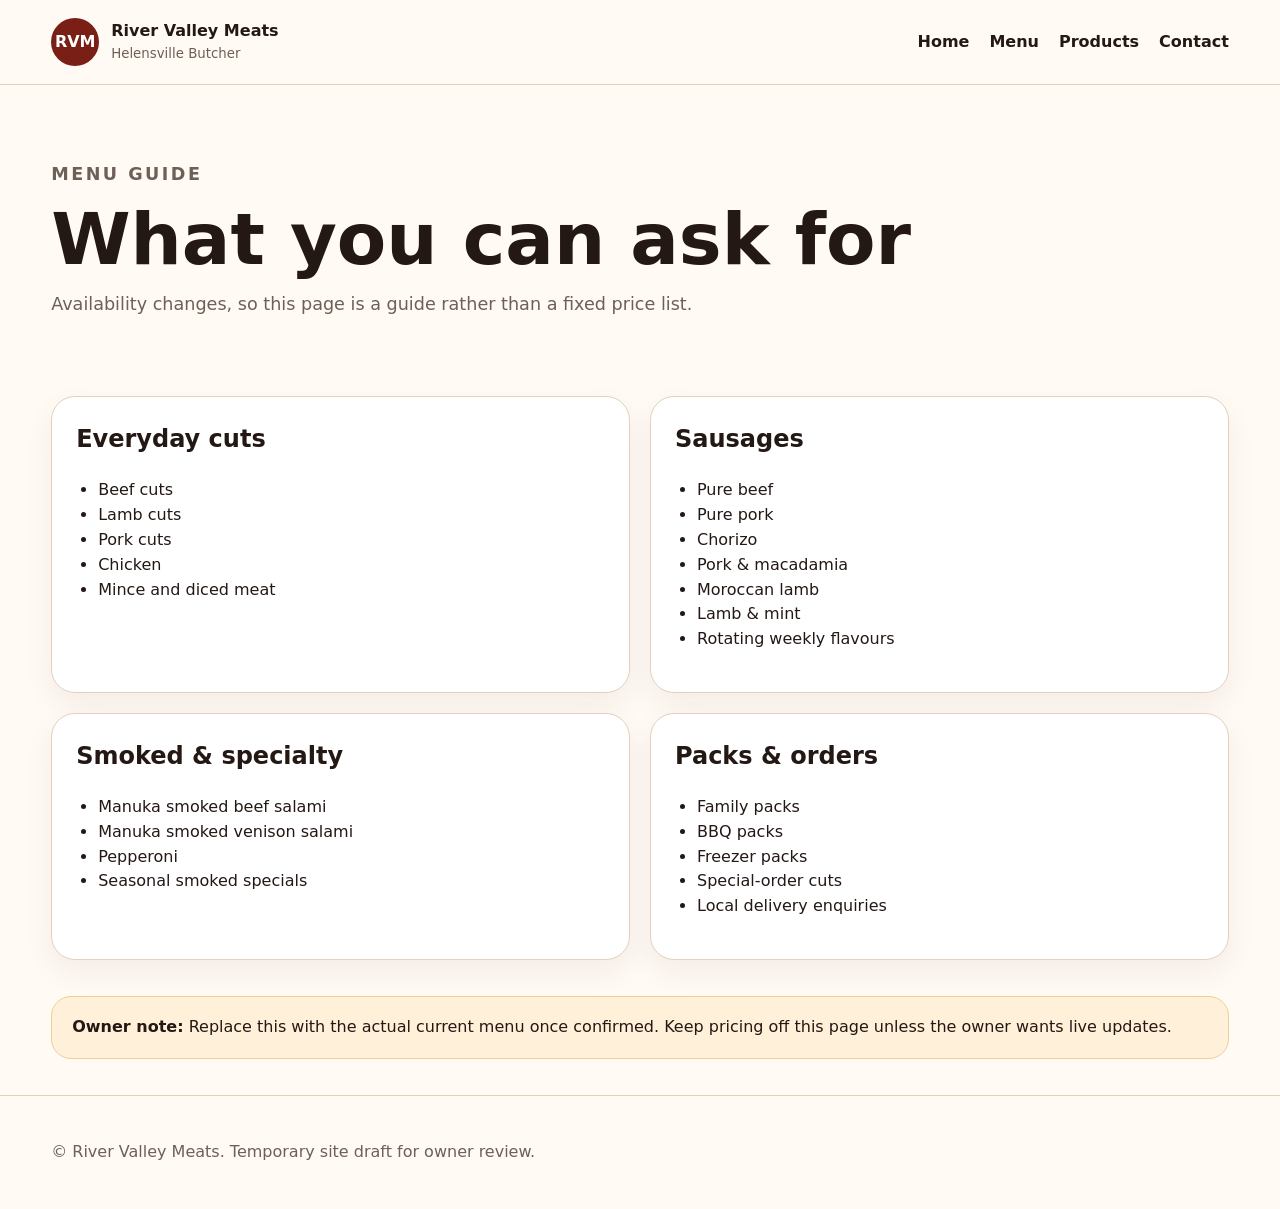
==== menu.html @ f31d67fb "first commit" ====
<!doctype html>
<html lang="en-NZ">
<head>
  <meta charset="utf-8" />
  <meta name="viewport" content="width=device-width, initial-scale=1" />
  <title>Menu Guide | River Valley Meats</title>
  <link rel="stylesheet" href="styles.css" />
</head>
<body>
<header class="site-header"><a class="brand" href="index.html"><span class="brand-mark">RVM</span><span><strong>River Valley Meats</strong><small>Helensville Butcher</small></span></a><nav><a href="index.html">Home</a><a href="menu.html">Menu</a><a href="products.html">Products</a><a href="index.html#contact">Contact</a></nav></header>
<main>
<section class="page-head"><p class="eyebrow">Menu guide</p><h1>What you can ask for</h1><p>Availability changes, so this page is a guide rather than a fixed price list.</p></section>
<section class="grid two">
  <article class="card"><h2>Everyday cuts</h2><ul><li>Beef cuts</li><li>Lamb cuts</li><li>Pork cuts</li><li>Chicken</li><li>Mince and diced meat</li></ul></article>
  <article class="card"><h2>Sausages</h2><ul><li>Pure beef</li><li>Pure pork</li><li>Chorizo</li><li>Pork & macadamia</li><li>Moroccan lamb</li><li>Lamb & mint</li><li>Rotating weekly flavours</li></ul></article>
  <article class="card"><h2>Smoked & specialty</h2><ul><li>Manuka smoked beef salami</li><li>Manuka smoked venison salami</li><li>Pepperoni</li><li>Seasonal smoked specials</li></ul></article>
  <article class="card"><h2>Packs & orders</h2><ul><li>Family packs</li><li>BBQ packs</li><li>Freezer packs</li><li>Special-order cuts</li><li>Local delivery enquiries</li></ul></article>
</section>
<section class="notice"><strong>Owner note:</strong> Replace this with the actual current menu once confirmed. Keep pricing off this page unless the owner wants live updates.</section>
</main>
<footer><p>© River Valley Meats. Temporary site draft for owner review.</p></footer>
</body>
</html>
---- styles.css ----
:root{--ink:#241814;--muted:#6e5f57;--paper:#fffaf4;--cream:#f2e5d4;--brand:#7a1f16;--brand-dark:#4f130e;--line:#e3d1be}*{box-sizing:border-box}body{margin:0;font-family:Inter,system-ui,-apple-system,Segoe UI,sans-serif;background:var(--paper);color:var(--ink);line-height:1.55}.site-header{display:flex;justify-content:space-between;align-items:center;padding:18px clamp(18px,4vw,54px);border-bottom:1px solid var(--line);background:rgba(255,250,244,.94);position:sticky;top:0;z-index:10}.brand{display:flex;gap:12px;align-items:center;color:inherit;text-decoration:none}.brand small{display:block;color:var(--muted)}.brand-mark{display:grid;place-items:center;width:48px;height:48px;border-radius:50%;background:var(--brand);color:white;font-weight:800}nav{display:flex;gap:20px;flex-wrap:wrap}nav a{color:var(--ink);text-decoration:none;font-weight:650}main{padding:0 clamp(18px,4vw,54px)}.hero{display:grid;grid-template-columns:1.1fr .9fr;gap:42px;align-items:center;padding:70px 0}.hero h1,.page-head h1{font-size:clamp(38px,7vw,72px);line-height:.95;margin:12px 0}.hero p,.page-head p{font-size:1.1rem;color:var(--muted);max-width:720px}.eyebrow{letter-spacing:.14em;text-transform:uppercase;color:var(--brand);font-weight:800;font-size:.78rem}.actions{display:flex;gap:12px;flex-wrap:wrap;margin-top:26px}.button{display:inline-flex;align-items:center;justify-content:center;padding:13px 18px;border-radius:999px;background:var(--brand);color:white;text-decoration:none;font-weight:800;border:0;cursor:pointer}.button.secondary{background:transparent;color:var(--brand);box-shadow:inset 0 0 0 2px var(--brand)}.hero-card,.image-placeholder{min-height:360px;border-radius:28px;background:linear-gradient(135deg,#3a241d,#8e3326 45%,#d8b48d);display:grid;place-items:center;color:white;text-align:center;font-weight:800;padding:22px;box-shadow:0 25px 60px rgba(79,19,14,.18)}.image-placeholder.small{min-height:260px}.notice{background:#fff1d9;border:1px solid #edcf99;border-radius:20px;padding:18px 20px;margin:10px 0 36px}.grid{display:grid;gap:20px;margin:36px 0}.grid.three{grid-template-columns:repeat(3,1fr)}.grid.two{grid-template-columns:repeat(2,1fr)}.card,.info-box,.contact-form{background:#fff;border:1px solid var(--line);border-radius:24px;padding:24px;box-shadow:0 12px 30px rgba(79,19,14,.06)}.card h2,.split h2{margin-top:0}.split{display:grid;grid-template-columns:1fr .8fr;gap:28px;align-items:center;margin:56px 0}.split.reverse{grid-template-columns:.8fr 1fr}.split.reverse div:first-child{order:2}.page-head{padding:58px 0 24px}.contact-section{display:grid;grid-template-columns:.8fr 1.2fr;gap:26px;margin:64px 0;padding:34px;border-radius:30px;background:var(--cream)}label{display:block;font-weight:700;margin-bottom:14px}input,textarea{width:100%;margin-top:6px;padding:12px;border:1px solid var(--line);border-radius:12px;font:inherit}footer{padding:28px clamp(18px,4vw,54px);border-top:1px solid var(--line);color:var(--muted)}ul{padding-left:22px}@media(max-width:800px){.site-header,.hero,.split,.contact-section{display:block}nav{margin-top:14px}.hero{padding:38px 0}.grid.three,.grid.two{grid-template-columns:1fr}.hero-card{margin-top:28px}.split.reverse div:first-child{order:initial}}
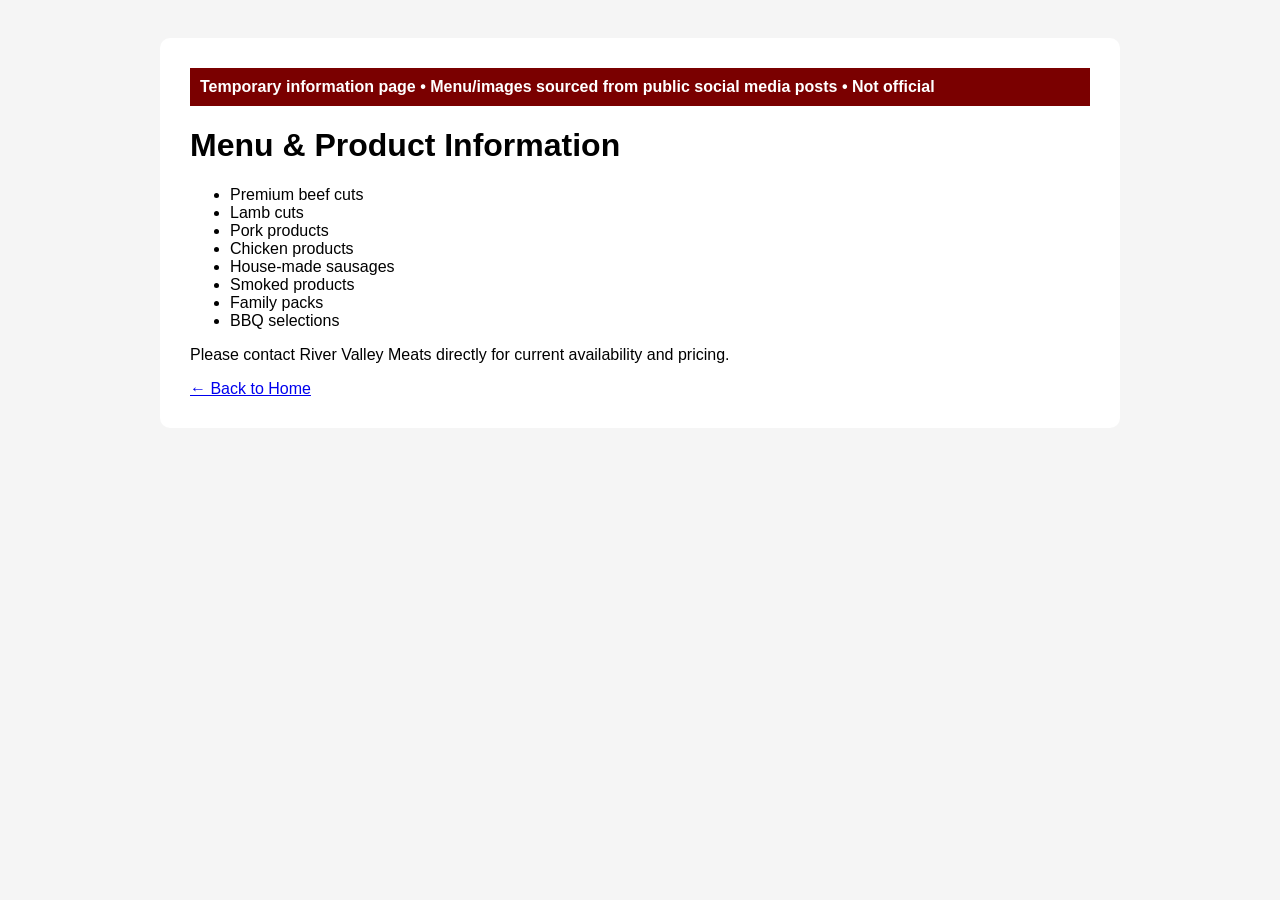
==== commit cf11ea57: "update1" ====
--- a/menu.html
+++ b/menu.html
@@ -1,23 +1,36 @@
-<!doctype html>
-<html lang="en-NZ">
+
+<!DOCTYPE html>
+<html lang="en">
 <head>
-  <meta charset="utf-8" />
-  <meta name="viewport" content="width=device-width, initial-scale=1" />
-  <title>Menu Guide | River Valley Meats</title>
-  <link rel="stylesheet" href="styles.css" />
+<meta charset="UTF-8">
+<title>Menu Information</title>
+<style>
+body{font-family:Arial;padding:30px;background:#f5f5f5;}
+.card{max-width:900px;margin:auto;background:white;padding:30px;border-radius:10px;}
+.banner{background:#7a0000;color:white;padding:10px;margin-bottom:20px;font-weight:bold;}
+</style>
 </head>
 <body>
-<header class="site-header"><a class="brand" href="index.html"><span class="brand-mark">RVM</span><span><strong>River Valley Meats</strong><small>Helensville Butcher</small></span></a><nav><a href="index.html">Home</a><a href="menu.html">Menu</a><a href="products.html">Products</a><a href="index.html#contact">Contact</a></nav></header>
-<main>
-<section class="page-head"><p class="eyebrow">Menu guide</p><h1>What you can ask for</h1><p>Availability changes, so this page is a guide rather than a fixed price list.</p></section>
-<section class="grid two">
-  <article class="card"><h2>Everyday cuts</h2><ul><li>Beef cuts</li><li>Lamb cuts</li><li>Pork cuts</li><li>Chicken</li><li>Mince and diced meat</li></ul></article>
-  <article class="card"><h2>Sausages</h2><ul><li>Pure beef</li><li>Pure pork</li><li>Chorizo</li><li>Pork & macadamia</li><li>Moroccan lamb</li><li>Lamb & mint</li><li>Rotating weekly flavours</li></ul></article>
-  <article class="card"><h2>Smoked & specialty</h2><ul><li>Manuka smoked beef salami</li><li>Manuka smoked venison salami</li><li>Pepperoni</li><li>Seasonal smoked specials</li></ul></article>
-  <article class="card"><h2>Packs & orders</h2><ul><li>Family packs</li><li>BBQ packs</li><li>Freezer packs</li><li>Special-order cuts</li><li>Local delivery enquiries</li></ul></article>
-</section>
-<section class="notice"><strong>Owner note:</strong> Replace this with the actual current menu once confirmed. Keep pricing off this page unless the owner wants live updates.</section>
-</main>
-<footer><p>© River Valley Meats. Temporary site draft for owner review.</p></footer>
+<div class="card">
+<div class="banner">Temporary information page • Menu/images sourced from public social media posts • Not official</div>
+
+<h1>Menu & Product Information</h1>
+
+<ul>
+<li>Premium beef cuts</li>
+<li>Lamb cuts</li>
+<li>Pork products</li>
+<li>Chicken products</li>
+<li>House-made sausages</li>
+<li>Smoked products</li>
+<li>Family packs</li>
+<li>BBQ selections</li>
+</ul>
+
+<p>Please contact River Valley Meats directly for current availability and pricing.</p>
+
+<a href="index.html">← Back to Home</a>
+
+</div>
 </body>
 </html>
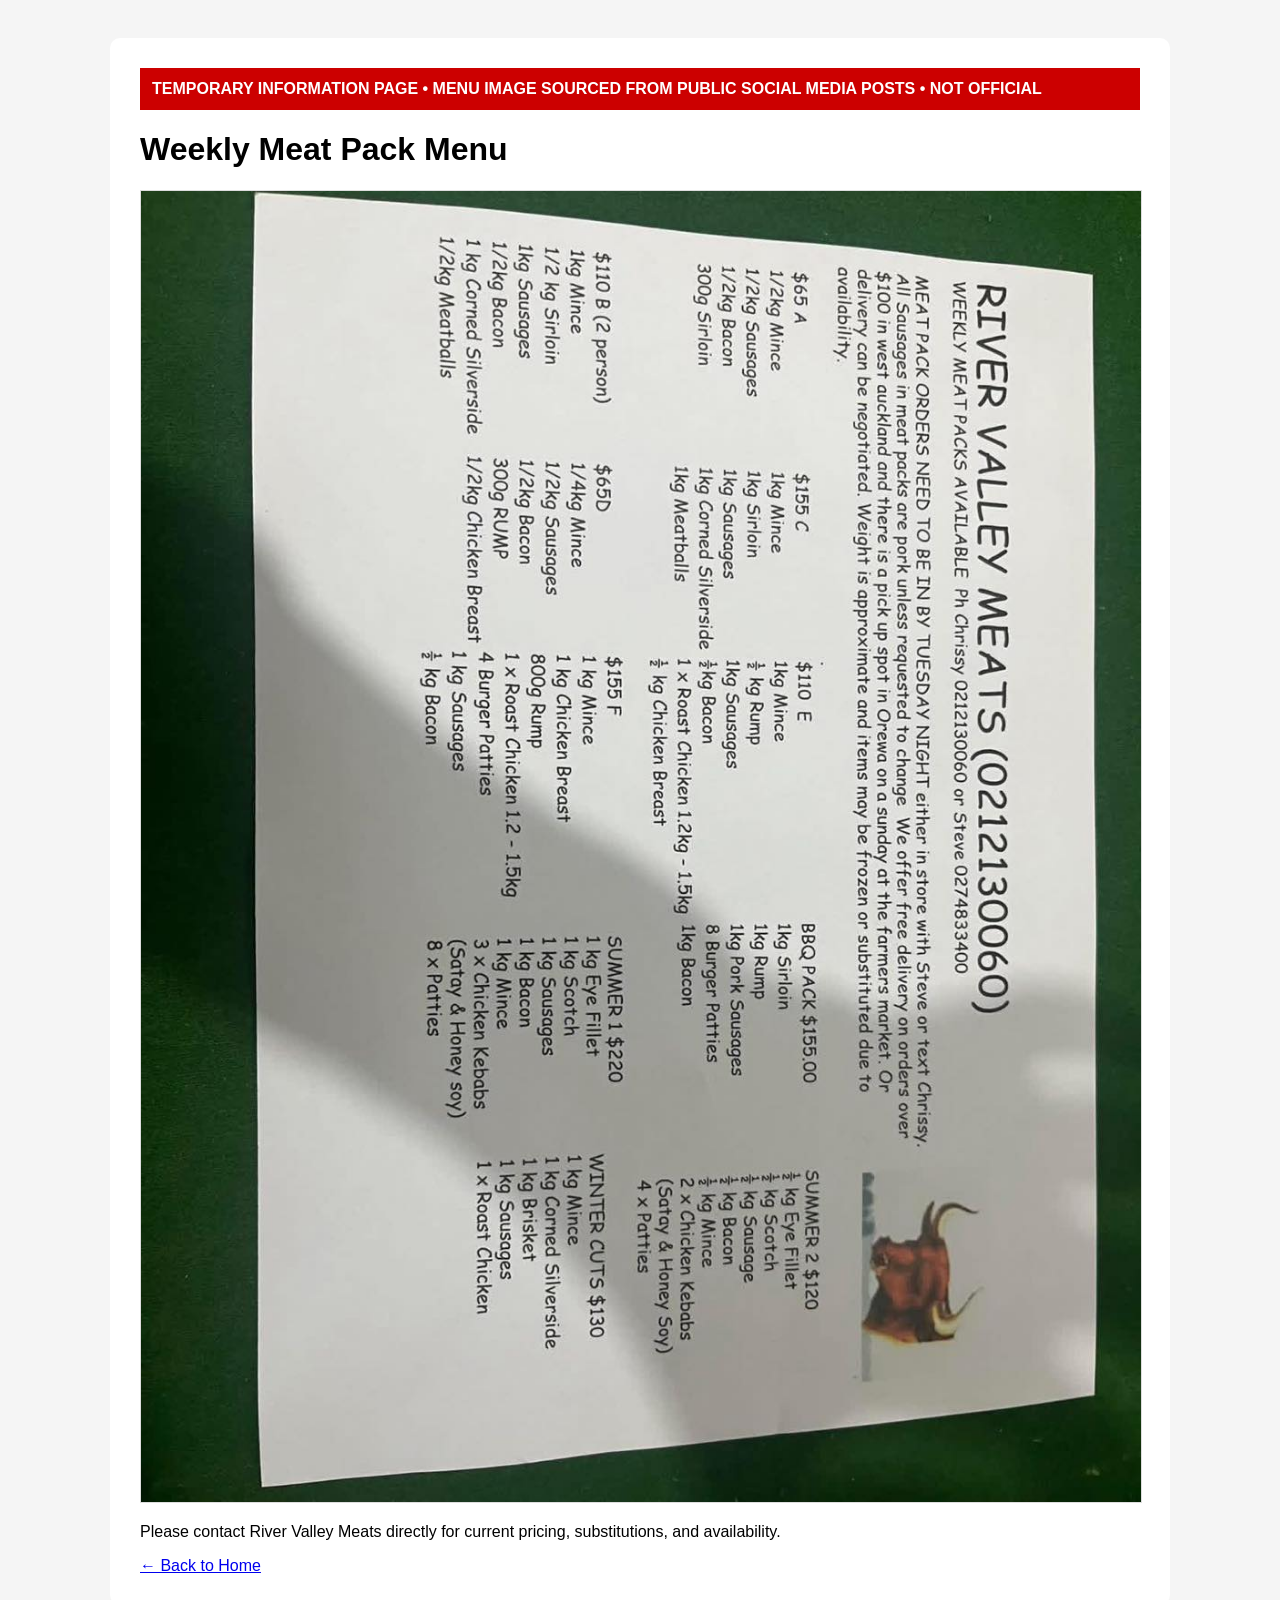
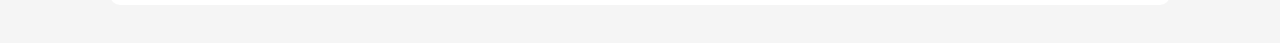
==== commit ec12ca52: "Wire contact form to Supabase Edge Function" ====
--- a/menu.html
+++ b/menu.html
@@ -3,34 +3,39 @@
 <html lang="en">
 <head>
 <meta charset="UTF-8">
-<title>Menu Information</title>
+<title>Weekly Meat Pack Menu</title>
 <style>
 body{font-family:Arial;padding:30px;background:#f5f5f5;}
-.card{max-width:900px;margin:auto;background:white;padding:30px;border-radius:10px;}
-.banner{background:#7a0000;color:white;padding:10px;margin-bottom:20px;font-weight:bold;}
+.card{max-width:1000px;margin:auto;background:white;padding:30px;border-radius:10px;}
+.banner{
+background:#cc0000;
+color:white;
+padding:12px;
+margin-bottom:20px;
+font-weight:bold;
+}
+img{width:100%;border:1px solid #ddd;}
 </style>
 </head>
 <body>
+
 <div class="card">
-<div class="banner">Temporary information page • Menu/images sourced from public social media posts • Not official</div>
 
-<h1>Menu & Product Information</h1>
+<div class="banner">
+TEMPORARY INFORMATION PAGE • MENU IMAGE SOURCED FROM PUBLIC SOCIAL MEDIA POSTS • NOT OFFICIAL
+</div>
 
-<ul>
-<li>Premium beef cuts</li>
-<li>Lamb cuts</li>
-<li>Pork products</li>
-<li>Chicken products</li>
-<li>House-made sausages</li>
-<li>Smoked products</li>
-<li>Family packs</li>
-<li>BBQ selections</li>
-</ul>
+<h1>Weekly Meat Pack Menu</h1>
 
-<p>Please contact River Valley Meats directly for current availability and pricing.</p>
+<img src="menu-pack-prices.png" alt="Weekly Meat Pack Menu">
+
+<p>
+Please contact River Valley Meats directly for current pricing, substitutions, and availability.
+</p>
 
 <a href="index.html">← Back to Home</a>
 
 </div>
+
 </body>
 </html>
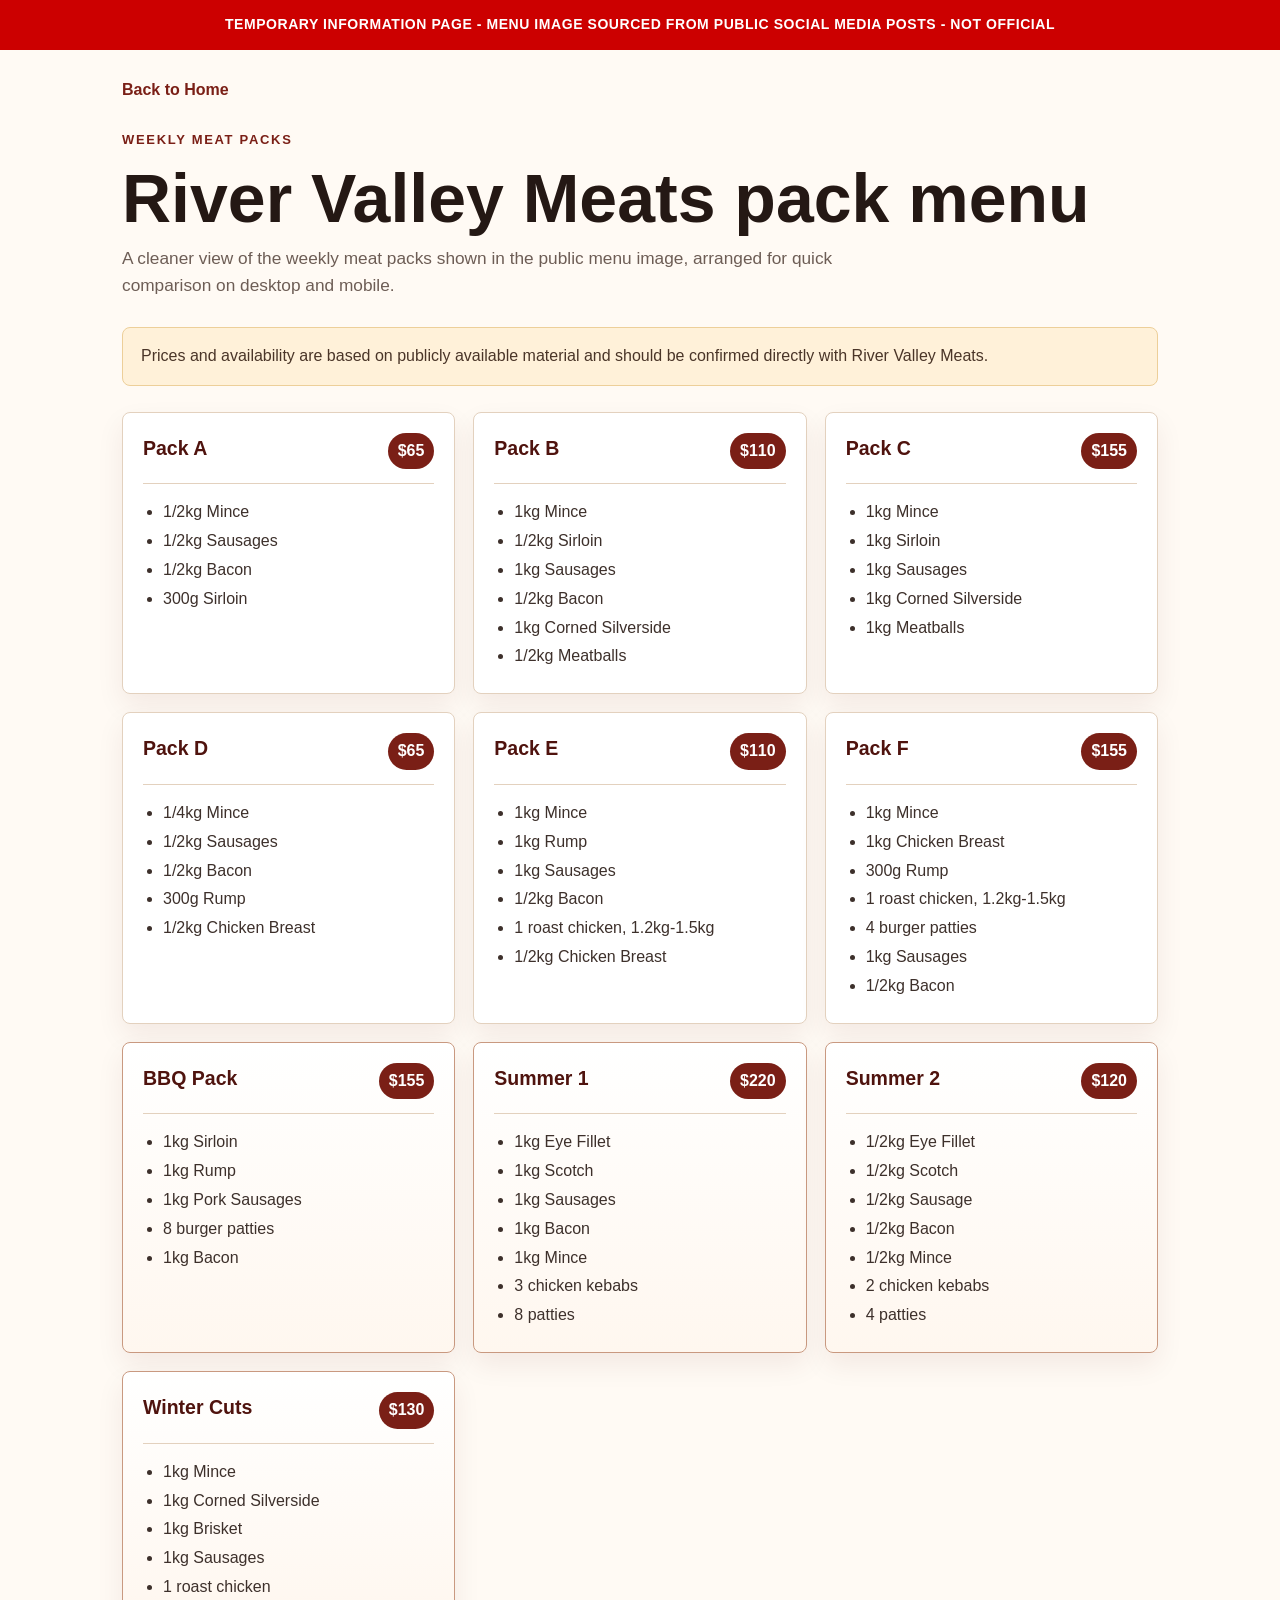
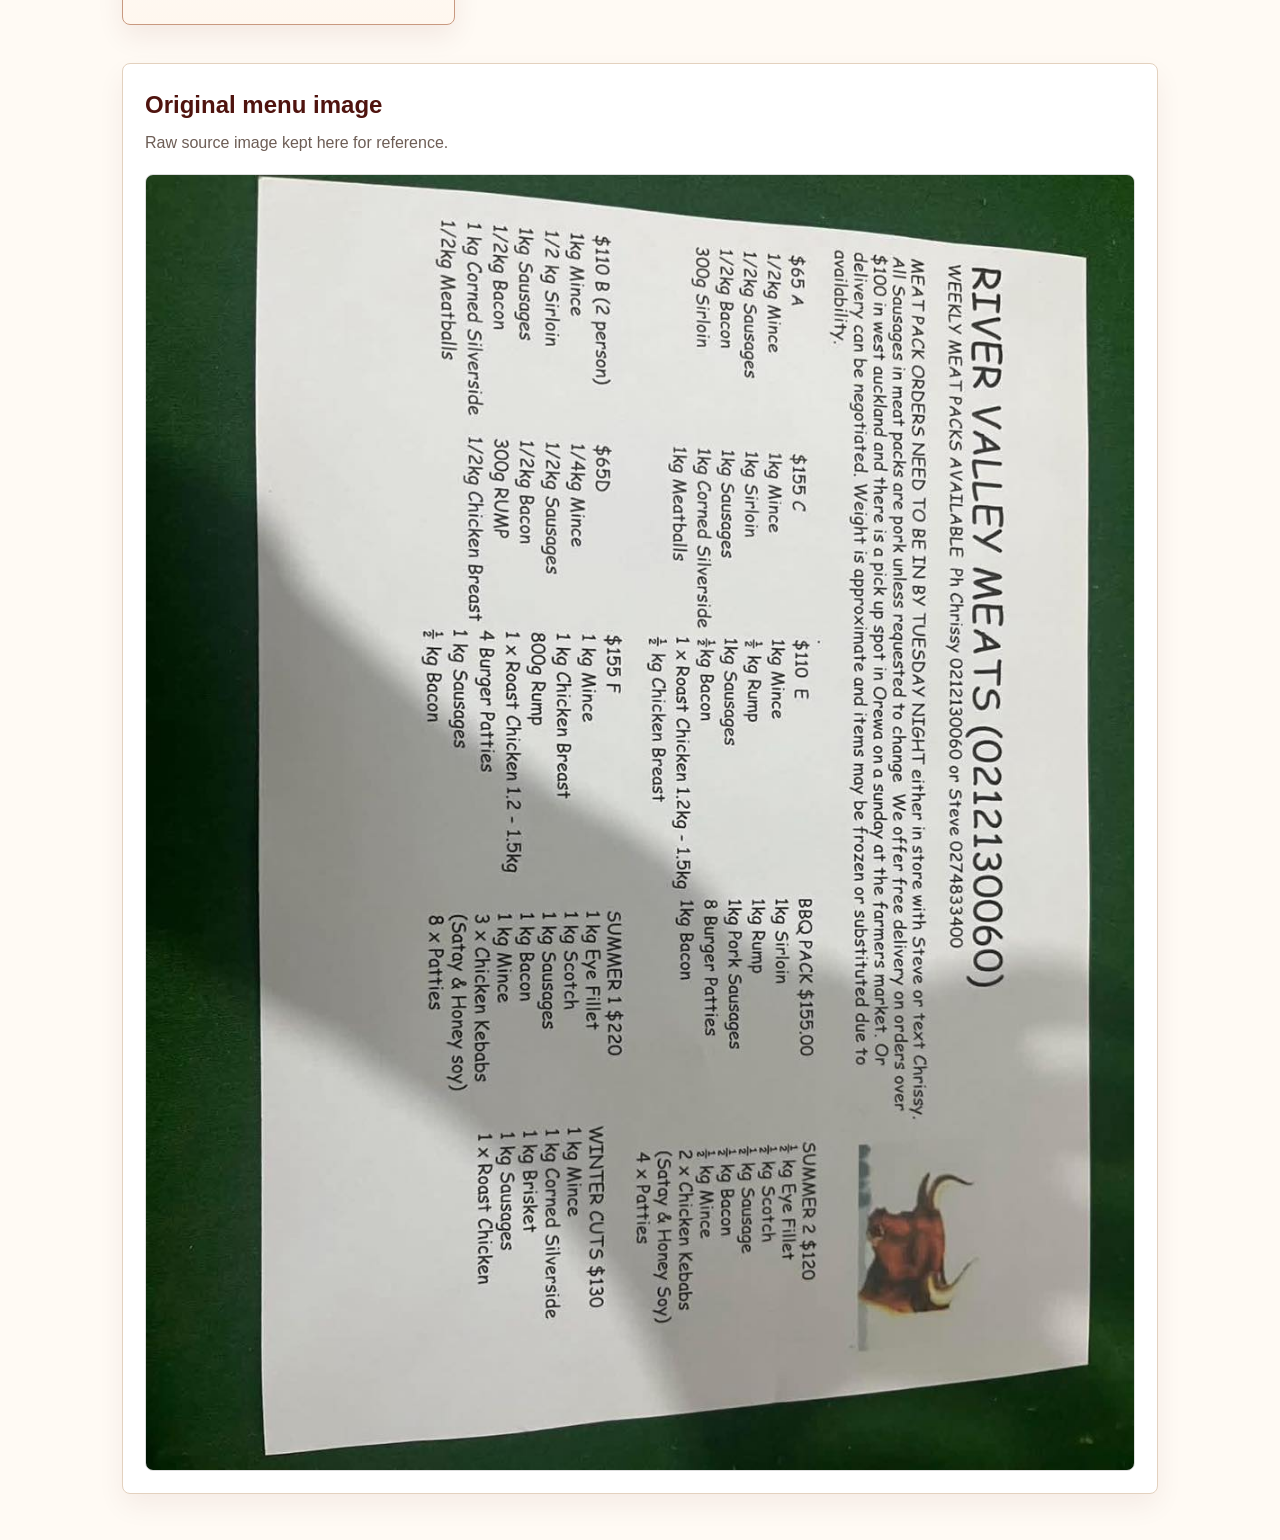
==== commit a31f991f: "Improve menu page layout" ====
--- a/menu.html
+++ b/menu.html
@@ -1,41 +1,339 @@
-
 <!DOCTYPE html>
 <html lang="en">
 <head>
 <meta charset="UTF-8">
-<title>Weekly Meat Pack Menu</title>
+<meta name="viewport" content="width=device-width, initial-scale=1.0">
+<title>Weekly Meat Packs | River Valley Meats</title>
 <style>
-body{font-family:Arial;padding:30px;background:#f5f5f5;}
-.card{max-width:1000px;margin:auto;background:white;padding:30px;border-radius:10px;}
+:root{
+  --ink:#241814;
+  --muted:#6d5d55;
+  --paper:#fffaf4;
+  --cream:#f2e5d4;
+  --brand:#7a1f16;
+  --brand-dark:#4f130e;
+  --line:#e3d1be;
+}
+*{box-sizing:border-box}
+body{
+  margin:0;
+  font-family:Arial,Helvetica,sans-serif;
+  background:var(--paper);
+  color:var(--ink);
+  line-height:1.55;
+}
 .banner{
-background:#cc0000;
-color:white;
-padding:12px;
-margin-bottom:20px;
-font-weight:bold;
-}
-img{width:100%;border:1px solid #ddd;}
+  background:#cc0000;
+  color:white;
+  padding:14px 18px;
+  text-align:center;
+  font-size:14px;
+  font-weight:bold;
+  letter-spacing:.04em;
+}
+.page{
+  width:min(1120px,100%);
+  margin:0 auto;
+  padding:28px clamp(16px,4vw,42px) 46px;
+}
+.back-link{
+  display:inline-flex;
+  align-items:center;
+  gap:8px;
+  color:var(--brand);
+  font-weight:800;
+  text-decoration:none;
+  margin-bottom:28px;
+}
+.hero{
+  display:grid;
+  gap:14px;
+  margin-bottom:28px;
+}
+.eyebrow{
+  color:var(--brand);
+  font-size:13px;
+  font-weight:800;
+  letter-spacing:.13em;
+  text-transform:uppercase;
+}
+h1{
+  margin:0;
+  font-size:clamp(34px,7vw,68px);
+  line-height:.98;
+}
+.intro{
+  max-width:760px;
+  margin:0;
+  color:var(--muted);
+  font-size:1.08rem;
+}
+.notice{
+  background:#fff1d9;
+  border:1px solid #edcf99;
+  border-radius:8px;
+  padding:16px 18px;
+  margin:26px 0;
+  color:#4a3528;
+}
+.packs-grid{
+  display:grid;
+  grid-template-columns:repeat(3,minmax(0,1fr));
+  gap:18px;
+}
+.pack-card{
+  display:flex;
+  flex-direction:column;
+  min-height:100%;
+  background:white;
+  border:1px solid var(--line);
+  border-radius:8px;
+  padding:20px;
+  box-shadow:0 12px 28px rgba(79,19,14,.07);
+}
+.pack-card.featured{
+  border-color:#c99980;
+  background:linear-gradient(180deg,#fff,#fff7ef);
+}
+.pack-head{
+  display:flex;
+  justify-content:space-between;
+  gap:14px;
+  align-items:flex-start;
+  padding-bottom:14px;
+  margin-bottom:12px;
+  border-bottom:1px solid var(--line);
+}
+.pack-name{
+  margin:0;
+  font-size:1.22rem;
+  color:var(--brand-dark);
+}
+.pack-price{
+  flex:0 0 auto;
+  border-radius:999px;
+  background:var(--brand);
+  color:white;
+  font-weight:800;
+  padding:6px 10px;
+}
+.pack-card ul{
+  margin:0;
+  padding-left:20px;
+  color:#3d302b;
+}
+.pack-card li{margin:4px 0}
+.image-section{
+  margin-top:38px;
+  background:white;
+  border:1px solid var(--line);
+  border-radius:8px;
+  padding:22px;
+  box-shadow:0 12px 28px rgba(79,19,14,.06);
+}
+.image-section h2{
+  margin:0 0 8px;
+  color:var(--brand-dark);
+}
+.image-section p{
+  margin:0 0 18px;
+  color:var(--muted);
+}
+.menu-image{
+  display:block;
+  width:100%;
+  height:auto;
+  border:1px solid #ddd;
+  border-radius:8px;
+}
+@media(max-width:900px){
+  .packs-grid{grid-template-columns:repeat(2,minmax(0,1fr))}
+}
+@media(max-width:620px){
+  .page{padding-top:22px}
+  .banner{font-size:12px}
+  .packs-grid{grid-template-columns:1fr}
+  .pack-head{align-items:center}
+  .image-section{padding:16px}
+}
 </style>
 </head>
 <body>
 
-<div class="card">
-
 <div class="banner">
-TEMPORARY INFORMATION PAGE • MENU IMAGE SOURCED FROM PUBLIC SOCIAL MEDIA POSTS • NOT OFFICIAL
+TEMPORARY INFORMATION PAGE - MENU IMAGE SOURCED FROM PUBLIC SOCIAL MEDIA POSTS - NOT OFFICIAL
 </div>
 
-<h1>Weekly Meat Pack Menu</h1>
-
-<img src="menu-pack-prices.png" alt="Weekly Meat Pack Menu">
-
-<p>
-Please contact River Valley Meats directly for current pricing, substitutions, and availability.
-</p>
-
-<a href="index.html">← Back to Home</a>
-
-</div>
+<main class="page">
+  <a class="back-link" href="index.html">Back to Home</a>
+
+  <section class="hero" aria-labelledby="page-title">
+    <div class="eyebrow">Weekly Meat Packs</div>
+    <h1 id="page-title">River Valley Meats pack menu</h1>
+    <p class="intro">
+      A cleaner view of the weekly meat packs shown in the public menu image, arranged for quick comparison on desktop and mobile.
+    </p>
+  </section>
+
+  <p class="notice">
+    Prices and availability are based on publicly available material and should be confirmed directly with River Valley Meats.
+  </p>
+
+  <section class="packs-grid" aria-label="Weekly meat pack cards">
+    <article class="pack-card">
+      <div class="pack-head">
+        <h2 class="pack-name">Pack A</h2>
+        <span class="pack-price">$65</span>
+      </div>
+      <ul>
+        <li>1/2kg Mince</li>
+        <li>1/2kg Sausages</li>
+        <li>1/2kg Bacon</li>
+        <li>300g Sirloin</li>
+      </ul>
+    </article>
+
+    <article class="pack-card">
+      <div class="pack-head">
+        <h2 class="pack-name">Pack B</h2>
+        <span class="pack-price">$110</span>
+      </div>
+      <ul>
+        <li>1kg Mince</li>
+        <li>1/2kg Sirloin</li>
+        <li>1kg Sausages</li>
+        <li>1/2kg Bacon</li>
+        <li>1kg Corned Silverside</li>
+        <li>1/2kg Meatballs</li>
+      </ul>
+    </article>
+
+    <article class="pack-card">
+      <div class="pack-head">
+        <h2 class="pack-name">Pack C</h2>
+        <span class="pack-price">$155</span>
+      </div>
+      <ul>
+        <li>1kg Mince</li>
+        <li>1kg Sirloin</li>
+        <li>1kg Sausages</li>
+        <li>1kg Corned Silverside</li>
+        <li>1kg Meatballs</li>
+      </ul>
+    </article>
+
+    <article class="pack-card">
+      <div class="pack-head">
+        <h2 class="pack-name">Pack D</h2>
+        <span class="pack-price">$65</span>
+      </div>
+      <ul>
+        <li>1/4kg Mince</li>
+        <li>1/2kg Sausages</li>
+        <li>1/2kg Bacon</li>
+        <li>300g Rump</li>
+        <li>1/2kg Chicken Breast</li>
+      </ul>
+    </article>
+
+    <article class="pack-card">
+      <div class="pack-head">
+        <h2 class="pack-name">Pack E</h2>
+        <span class="pack-price">$110</span>
+      </div>
+      <ul>
+        <li>1kg Mince</li>
+        <li>1kg Rump</li>
+        <li>1kg Sausages</li>
+        <li>1/2kg Bacon</li>
+        <li>1 roast chicken, 1.2kg-1.5kg</li>
+        <li>1/2kg Chicken Breast</li>
+      </ul>
+    </article>
+
+    <article class="pack-card">
+      <div class="pack-head">
+        <h2 class="pack-name">Pack F</h2>
+        <span class="pack-price">$155</span>
+      </div>
+      <ul>
+        <li>1kg Mince</li>
+        <li>1kg Chicken Breast</li>
+        <li>300g Rump</li>
+        <li>1 roast chicken, 1.2kg-1.5kg</li>
+        <li>4 burger patties</li>
+        <li>1kg Sausages</li>
+        <li>1/2kg Bacon</li>
+      </ul>
+    </article>
+
+    <article class="pack-card featured">
+      <div class="pack-head">
+        <h2 class="pack-name">BBQ Pack</h2>
+        <span class="pack-price">$155</span>
+      </div>
+      <ul>
+        <li>1kg Sirloin</li>
+        <li>1kg Rump</li>
+        <li>1kg Pork Sausages</li>
+        <li>8 burger patties</li>
+        <li>1kg Bacon</li>
+      </ul>
+    </article>
+
+    <article class="pack-card featured">
+      <div class="pack-head">
+        <h2 class="pack-name">Summer 1</h2>
+        <span class="pack-price">$220</span>
+      </div>
+      <ul>
+        <li>1kg Eye Fillet</li>
+        <li>1kg Scotch</li>
+        <li>1kg Sausages</li>
+        <li>1kg Bacon</li>
+        <li>1kg Mince</li>
+        <li>3 chicken kebabs</li>
+        <li>8 patties</li>
+      </ul>
+    </article>
+
+    <article class="pack-card featured">
+      <div class="pack-head">
+        <h2 class="pack-name">Summer 2</h2>
+        <span class="pack-price">$120</span>
+      </div>
+      <ul>
+        <li>1/2kg Eye Fillet</li>
+        <li>1/2kg Scotch</li>
+        <li>1/2kg Sausage</li>
+        <li>1/2kg Bacon</li>
+        <li>1/2kg Mince</li>
+        <li>2 chicken kebabs</li>
+        <li>4 patties</li>
+      </ul>
+    </article>
+
+    <article class="pack-card featured">
+      <div class="pack-head">
+        <h2 class="pack-name">Winter Cuts</h2>
+        <span class="pack-price">$130</span>
+      </div>
+      <ul>
+        <li>1kg Mince</li>
+        <li>1kg Corned Silverside</li>
+        <li>1kg Brisket</li>
+        <li>1kg Sausages</li>
+        <li>1 roast chicken</li>
+      </ul>
+    </article>
+  </section>
+
+  <section class="image-section" aria-labelledby="original-menu-title">
+    <h2 id="original-menu-title">Original menu image</h2>
+    <p>Raw source image kept here for reference.</p>
+    <img class="menu-image" src="menu-pack-prices.png" alt="Original River Valley Meats weekly meat pack menu image">
+  </section>
+</main>
 
 </body>
 </html>
